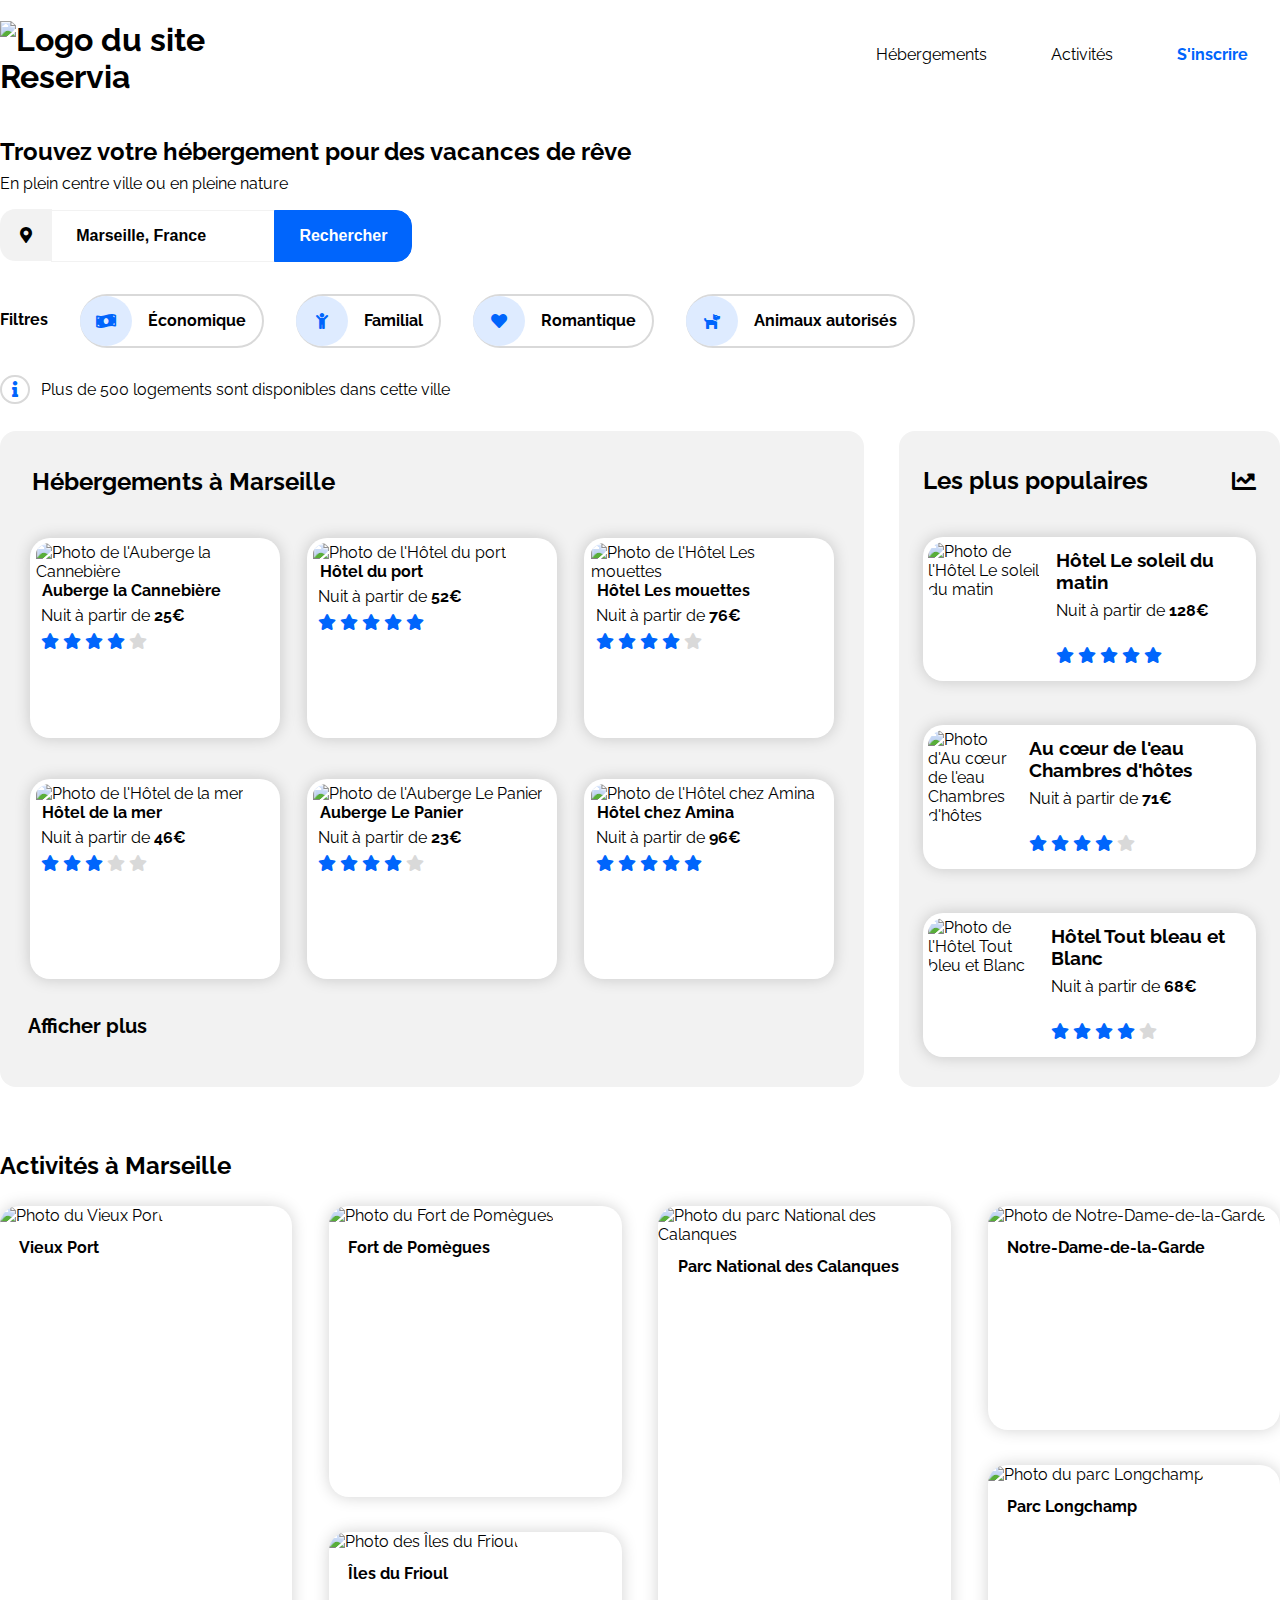
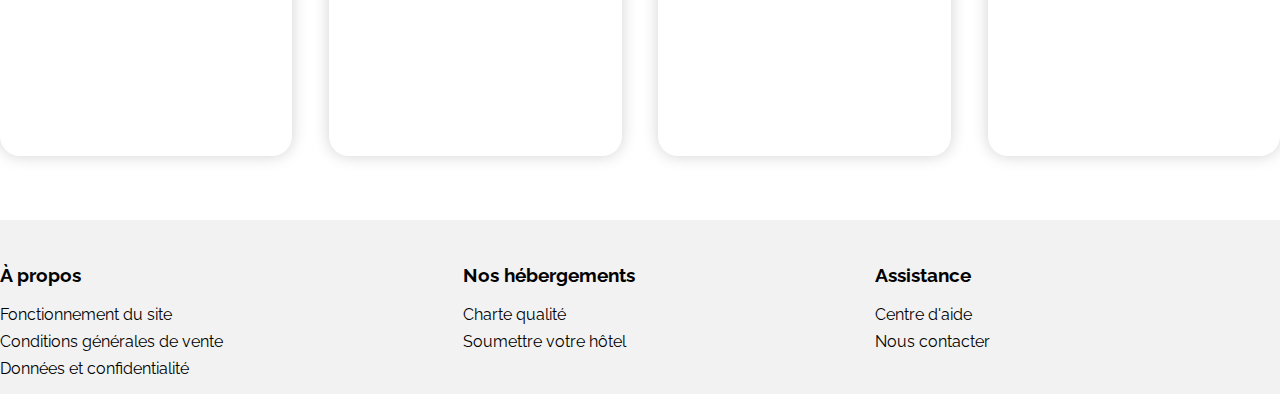
==== index.html @ 638ee4e3 "Modification du nom du fichier reservia.html pour index.html et mise en forme du css" ====
<!DOCTYPE html>
<html lang="fr">
    <head>
        <meta charset="utf-8" />
        <link rel="stylesheet" href="style.css" />
        <link rel="stylesheet" href="icones/css/all.css" />
        <title>Reservia</title>
    </head>

    <body>
        <header class="largeur">
            <div id="titre_principal">
                <h1 id="logo_site">
                    <a href="reservia.html">
                        <img
                            src="images/logo/Reservia.svg"
                            alt="Logo du site Reservia"
                        />
                    </a>
                </h1>
            </div>

            <nav>
                <ul>
                    <li class="menu">
                        <a href="#hebergements">Hébergements</a>
                    </li>
                    <li class="menu"><a href="#activites">Activités</a></li>
                    <li id="li_inscription">
                        <a href="#" id="inscription">S'inscrire</a>
                    </li>
                </ul>
            </nav>
        </header>

        <section class="largeur">
            <h2>Trouvez votre hébergement pour des vacances de rêve</h2>
            <p>En plein centre ville ou en pleine nature</p>
            <div id="recherche">
                <form method="GET" action="reservia.html">
                    <i class="fas fa-map-marker-alt" id="map_marker"></i>
                    <input
                        type="search"
                        value="Marseille, France"
                        name="lieu"
                        id="lieu"
                    />
                    <button type="submit" id="submit">Rechercher</button>
                </form>
            </div>

            <div id="filtres">
                <p>Filtres</p>
                <a href="#">
                    <div class="filtre" id="eco">
                        <i class="fas fa-money-bill-wave"></i>
                        <span>Économique</span>
                    </div>
                </a>
                <a href="#">
                    <div class="filtre" id="famille">
                        <i class="fas fa-child"></i><span>Familial</span>
                    </div>
                </a>
                <a href="#">
                    <div class="filtre" id="romance">
                        <i class="fas fa-heart"></i><span>Romantique</span>
                    </div>
                </a>
                <a href="#">
                    <div class="filtre" id="animaux">
                        <i class="fas fa-dog"></i><span>Animaux autorisés</span>
                    </div>
                </a>
            </div>

            <div id="info">
                <i class="fas fa-info" id="info_icone"></i>
                <p>Plus de 500 logements sont disponibles dans cette ville</p>
            </div>

            <div id="hebergements">
                <div id="heberge_globaux">
                    <h2>Hébergements à Marseille</h2>
                    <a href="#">
                        <div class="hotel">
                            <figure>
                                <img
                                    src="images/hebergements/4_small/marcus-loke-WQJvWU_HZFo-unsplash.jpg"
                                    alt="Photo de l'Auberge la Cannebière"
                                />
                                <figcaption>Auberge la Cannebière</figcaption>
                            </figure>
                            <p>Nuit à partir de <strong>25€</strong></p>
                            <span class="stars">
                                <i class="fas fa-star"></i>
                                <i class="fas fa-star"></i>
                                <i class="fas fa-star"></i>
                                <i class="fas fa-star"></i>
                                <i class="fas fa-star" id="gris7"></i>
                            </span>
                        </div>
                    </a>
                    <a href="#">
                        <div class="hotel">
                            <figure>
                                <img
                                    src="images/hebergements/4_small/fred-kleber-gTbaxaVLvsg-unsplash.jpg"
                                    alt="Photo de l'Hôtel du port"
                                />
                                <figcaption>Hôtel du port</figcaption>
                            </figure>
                            <p>Nuit à partir de <strong>52€</strong></p>
                            <span class="stars">
                                <i class="fas fa-star"></i>
                                <i class="fas fa-star"></i>
                                <i class="fas fa-star"></i>
                                <i class="fas fa-star"></i>
                                <i class="fas fa-star"></i>
                            </span>
                        </div>
                    </a>
                    <a href="#">
                        <div class="hotel">
                            <figure>
                                <img
                                    src="images/hebergements/4_small/reisetopia-B8WIgxA_PFU-unsplash.jpg"
                                    alt="Photo de l'Hôtel Les mouettes"
                                />
                                <figcaption>Hôtel Les mouettes</figcaption>
                            </figure>
                            <p>Nuit à partir de <strong>76€</strong></p>
                            <span class="stars">
                                <i class="fas fa-star"></i>
                                <i class="fas fa-star"></i>
                                <i class="fas fa-star"></i>
                                <i class="fas fa-star"></i>
                                <i class="fas fa-star" id="gris6"></i>
                            </span>
                        </div>
                    </a>
                    <a href="#">
                        <div class="hotel">
                            <figure>
                                <img
                                    src="images/hebergements/4_small/annie-spratt-Eg1qcIitAuA-unsplash.jpg"
                                    alt="Photo de l'Hôtel de la mer"
                                />
                                <figcaption>Hôtel de la mer</figcaption>
                            </figure>
                            <p>Nuit à partir de <strong>46€</strong></p>
                            <span class="stars">
                                <i class="fas fa-star"></i>
                                <i class="fas fa-star"></i>
                                <i class="fas fa-star"></i>
                                <i class="fas fa-star" id="gris5"></i>
                                <i class="fas fa-star" id="gris4"></i>
                            </span>
                        </div>
                    </a>
                    <a href="#">
                        <div class="hotel">
                            <figure>
                                <img
                                    src="images/hebergements/4_small/nicate-lee-kT-ZyaiwBe0-unsplash.jpg"
                                    alt="Photo de l'Auberge Le Panier"
                                />
                                <figcaption>Auberge Le Panier</figcaption>
                            </figure>
                            <p>Nuit à partir de <strong>23€</strong></p>
                            <span class="stars">
                                <i class="fas fa-star"></i>
                                <i class="fas fa-star"></i>
                                <i class="fas fa-star"></i>
                                <i class="fas fa-star"></i>
                                <i class="fas fa-star" id="gris3"></i>
                            </span>
                        </div>
                    </a>
                    <a href="#">
                        <div class="hotel">
                            <figure>
                                <img
                                    src="images/hebergements/4_small/febrian-zakaria-M6S1WvfW68A-unsplash.jpg"
                                    alt="Photo de l'Hôtel chez Amina"
                                />
                                <figcaption>Hôtel chez Amina</figcaption>
                            </figure>
                            <p>Nuit à partir de <strong>96€</strong></p>
                            <span class="stars">
                                <i class="fas fa-star"></i>
                                <i class="fas fa-star"></i>
                                <i class="fas fa-star"></i>
                                <i class="fas fa-star"></i>
                                <i class="fas fa-star"></i>
                            </span>
                        </div>
                    </a>
                    <a href="#" id="afficher">Afficher plus</a>
                </div>
                <div id="populaires">
                    <div id="titre_pop">
                        <h2>Les plus populaires</h2>
                        <i class="fas fa-chart-line"></i>
                    </div>
                    <a href="#">
                        <div class="hotel_pop">
                            <div class="image">
                                <img
                                    src="images/hebergements/4_small/emile-guillemot-Bj_rcSC5XfE-unsplash.jpg"
                                    alt="Photo de l'Hôtel Le soleil du matin"
                                />
                            </div>
                            <div class="desc">
                                <div class="desc_text">
                                    <h3>
                                        Hôtel Le soleil du matin
                                    </h3>
                                    <p>Nuit à partir de <strong>128€</strong></p>
                                </div>
                                <div class="stars">
                                    <i class="fas fa-star"></i>
                                    <i class="fas fa-star"></i>
                                    <i class="fas fa-star"></i>
                                    <i class="fas fa-star"></i>
                                    <i class="fas fa-star"></i>
                                </div>
                            </div>
                        </div>
                    </a>
                    <a href="#">
                        <div class="hotel_pop">
                            <div class="image">
                                <img
                                    src="images/hebergements/4_small/aw-creative-VGs8z60yT2c-unsplash.jpg"
                                    alt="Photo d'Au cœur de l'eau Chambres d'hôtes"
                                />
                            </div>
                            <div class="desc">
                                <div class="desc_text">
                                    <h3>
                                        Au cœur de l'eau Chambres d'hôtes
                                    </h3>
                                    <p>Nuit à partir de <strong>71€</strong></p>
                                </div>
                                <div class="stars">
                                    <i class="fas fa-star"></i>
                                    <i class="fas fa-star"></i>
                                    <i class="fas fa-star"></i>
                                    <i class="fas fa-star"></i>
                                    <i class="fas fa-star" id="gris2"></i>
                                </div>
                            </div>
                        </div>
                    </a>
                    <a href="#">
                        <div class="hotel_pop">
                            <div class="image">
                                <img
                                    src="images/hebergements/4_small/febrian-zakaria-sjvU0THccQA-unsplash.jpg"
                                    alt="Photo de l'Hôtel Tout bleu et Blanc"
                                />
                            </div>
                            <div class="desc">
                                <div class="desc_text">
                                    <h3>
                                        Hôtel Tout bleau et Blanc
                                    </h3>
                                    <p>Nuit à partir de <strong>68€</strong></p>
                                </div>
                                <div class="stars">
                                    <i class="fas fa-star"></i>
                                    <i class="fas fa-star"></i>
                                    <i class="fas fa-star"></i>
                                    <i class="fas fa-star"></i>
                                    <i class="fas fa-star" id="gris1"></i>
                                </div>
                            </div>
                        </div>
                    </a>
                    
                </div>
            </div>

            <div id="activites">
                <h2>Activités à Marseille</h2>
                <a href="#" id="item1">
                    <figure>
                        <img
                            src="images/activites/3_medium/reno-laithienne-QUgJhdY5Fyk-unsplash.jpg"
                            alt="Photo du Vieux Port"
                        />
                        <figcaption>Vieux Port</figcaption>
                    </figure>
                </a>
                <a href="#" id="item2">
                    <figure>
                        <img
                            src="images/activites/4_small/paul-hermann-QFTrLdQIRhI-unsplash.jpg"
                            alt="Photo du Fort de Pomègues"
                        />
                        <figcaption>Fort de Pomègues</figcaption>
                    </figure>
                </a>
                <a href="#" id="item3">
                    <figure>
                        <img
                            src="images/activites/4_small/kevin-hikari-rV_Qd1l-VXg-unsplash.jpg"
                            alt="Photo des Îles du Frioul"
                        />
                        <figcaption>Îles du Frioul</figcaption>
                    </figure>
                </a>
                <a href="#" id="item4">
                    <figure>
                        <img
                            src="images/activites/3_medium/kilyan-sockalingum-NR8-cBCN3aI-unsplash.jpg"
                            alt="Photo du parc National des Calanques"
                        />
                        <figcaption>Parc National des Calanques</figcaption>
                    </figure>
                </a>
                <a href="#" id="item5">
                    <figure>
                        <img
                            src="images/activites/4_small/florian-wehde-xW9e8gdotxI-unsplash.jpg"
                            alt="Photo de Notre-Dame-de-la-Garde"
                        />
                        <figcaption>Notre-Dame-de-la-Garde</figcaption>
                    </figure>
                </a>
                <a href="#" id="item6">
                    <figure>
                        <img
                            src="images/activites/4_small/lena-paulin-wH2-EJoDcV0-unsplash.jpg"
                            alt="Photo du parc Longchamp"
                        />
                        <figcaption>Parc Longchamp</figcaption>
                    </figure>
                </a>
            </div>
        </section>

        <footer>
            <div class="largeur" id="contenu_footer">
                <div id="a_propos">
                    <h3>À propos</h3>
                    <ul>
                        <li><a href="#">Fonctionnement du site</a></li>
                        <li><a href="#">Conditions générales de vente</a></li>
                        <li><a href="#">Données et confidentialité</a></li>
                    </ul>
                </div>
                <div id="nos_heberg">
                    <h3>Nos hébergements</h3>
                    <ul>
                        <li><a href="#">Charte qualité</a></li>
                        <li><a href="#">Soumettre votre hôtel</a></li>
                    </ul>
                </div>
                <div id="assistance">
                    <h3>Assistance</h3>
                    <ul>
                        <li><a href="#">Centre d'aide</a></li>
                        <li><a href="#">Nous contacter</a></li>
                    </ul>
                </div>
            </div>
        </footer>
    </body>
</html>
---- style.css ----
/* Définition des polices */

@import url("https://fonts.googleapis.com/css2?family=Raleway:wght@300;400;500;600;700;800;900&display=swap");

/* Éléments principaux de la page */

html {
    scroll-behavior: smooth;
}

body {
    font-family: "Raleway", "Sans serif";
    margin: 0;
}

.largeur {
    max-width: 1300px;
    margin: auto;
    margin-top: 0;
}

a {
    color: black;
    text-decoration: none;
}

/* Header */

header {
    display: flex;
    align-items: center;
}

nav {
    display: flex;
    justify-content: flex-end;
    min-height: 100%;
    width: 100%;
    align-items: center;
    margin-top: -0.5rem;
}

nav ul {
    list-style-type: none;
    display: flex;
    align-items: center;
    margin: 0;
}

nav li {
    margin: 0;
    align-content: center;
}

#li_inscription {
    padding-right: 0;
}
nav a {
    color: black;
    width: 100%;
    padding: 2rem;
}

.menu a:hover {
    color: #0065fc;
    border-top: 3px solid #0065fc;
}

#inscription {
    color: #0065fc;
    font-weight: bold;
}

/* Sous titre */

h2 {
    margin-bottom: -0.5rem;
}

/* Barre de recherche */

#map_marker {
    padding: 1.11rem 1.25rem 1.17rem;
    background-color: #f2f2f2;
    border-top-left-radius: 30%;
    border-bottom-left-radius: 30%;
}

#lieu {
    padding: 1rem 1.5rem;
    margin-left: -0.3rem;
    width: 14rem;
    border: 1px solid #f2f2f2;
    font-weight: bold;
    font-size: 1rem;
}

#submit {
    color: white;
    font-weight: bold;
    font-size: 1rem;
    background-color: #0065fc;
    border-top-right-radius: 1rem;
    border-bottom-right-radius: 1rem;
    border: 1px solid #0065fc;
    padding: 1rem 1.5rem;
    margin-left: -0.3rem;
    cursor: pointer;
}

/* Filtres */

#filtres {
    margin-top: 2rem;
    display: flex;
    flex-wrap: wrap;
    font-weight: bold;
}

#filtres a {
    margin-right: 2rem;
    margin-bottom: 1rem;
}

#filtres p {
    margin-right: 2rem;
    margin-bottom: 1rem;
}

#filtres div {
    display: flex;
    align-items: center;
    border: 2.5px solid #d9d9d9;
    border-radius: 2rem;
    transition: all 0.1s ease-out;
}

#filtres div:hover {
    background-color: #deebff;
    transform: scale(1.015);
}

#eco i,
#famille i,
#romance i,
#animaux i {
    display: flex;
    height: 3.15rem;
    width: 3.25rem;
    margin-left: -2px;
    background-color: #deebff;
    border-radius: 100%;
    justify-content: center;
    align-items: center;
    color: #0065fc;
}

#eco span,
#famille span,
#romance span,
#animaux span {
    margin: 0 1rem;
}

/* Barre d'info */

#info {
    display: flex;
    align-items: center;
}

#info_icone {
    width: 1.6rem;
    min-height: 1.6rem;
    color: #0065fc;
    display: flex;
    justify-content: center;
    align-items: center;
    border: 2px solid #d9d9d9;
    border-radius: 2rem;
    margin-right: 0.7rem;
}

/* Section hébergements */
/* Should've used grid */

#hebergements {
    display: flex;
    justify-content: space-between;
}

#hebergements a {
    transition: all 0.1s ease-out;
}

#hebergements a:hover {
    transform: scale(1.015);
}

#heberge_globaux {
    display: flex;
    flex-wrap: wrap;
    background-color: #f2f2f2;
    width: 65%;
    height: 40rem;
    border-radius: 1rem;
    justify-content: space-around;
    padding: 1rem 1rem 0 1rem;
    margin-top: 1rem;
}

#heberge_globaux > * {
    flex: 0 1 25ch;
}

#heberge_globaux a {
    height: 12.5rem;
}

#heberge_globaux h2 {
    height: 2rem;
    max-height: 2rem;
    flex: 100%;
    font-weight: bold;
    margin-left: 1rem;
}

#afficher {
    max-width: 10ch;
    max-height: 2rem;
    margin-right: 43rem;
    font-weight: bold;
    font-size: 1.25rem;
    justify-self: flex-start;
}

.hotel {
    max-width: 25ch;
    height: 12.5rem;
    max-height: 12.5rem;
    background-color: white;
    border-radius: 1.25rem;
    box-shadow: 0 0 16px #0000002e;
}

.hotel figure {
    margin: 0.4rem;
}

.hotel img {
    object-fit: cover;
    height: 7rem;
    width: 100%;
    max-width: 30rem;
    border-top-left-radius: 1rem;
    border-top-right-radius: 1rem;
    padding-top: 0.3rem;
}

figcaption {
    font-weight: bold;
    margin-left: 0.4rem;
}

.hotel p {
    margin-top: 0rem;
    margin-left: 0.7rem;
    margin-bottom: 0.4rem;
}

.hotel span {
    margin-left: 0.7rem;
    margin-bottom: 0.4rem;
}

/* Les plus populaires */

#populaires {
    width: 26%;
    background-color: #f2f2f2;
    border-radius: 1rem;
    margin-top: 1rem;
    padding: 1rem 1.5rem 0.5rem 1.5rem;
    display: flex;
    justify-content: space-around;
    flex-direction: column;
}

#titre_pop {
    display: flex;
    justify-content: space-between;
}

#titre_pop h2 {
    align-self: center;
    justify-self: center;
    margin-top: -0.5rem;
}

#titre_pop i {
    align-self: center;
    justify-self: center;
    font-size: 1.5rem;
}

.hotel_pop {
    display: flex;
    height: 9rem;
    width: 100%;
    background-color: white;
    border-radius: 1.25rem;
    box-shadow: 0 0 16px #0000002e;
}

.image {
    margin: 0.3rem;
}

.hotel_pop img {
    border-top-left-radius: 1rem;
    border-bottom-left-radius: 1rem;
    width: 12ch;
    max-width: 12ch;
    height: 100%;
    object-fit: cover;
}

.desc {
    display: flex;
    flex-direction: column;
    justify-content: space-between;
    margin-left: 0.75rem;
}

.desc_text h3 {
    margin-top: 0.75rem;
    margin-bottom: 0;
}

.desc_text p {
    margin-top: 0.5rem;
}

.desc .stars {
    margin-bottom: 1rem;
}

/* Icônes étoiles */

.fa-star {
    color: #0065fc;
}

#gris1,
#gris2,
#gris3,
#gris4,
#gris5,
#gris6,
#gris7 {
    color: #d9d9d9;
}

/* Activités */

#activites {
    margin: 4rem 0;
    display: grid;
    grid-template-columns: repeat(4, 1fr);
    grid-template-rows: auto 14rem 2rem 2rem 2rem 14rem;
    row-gap: 0.1rem;
    column-gap: 2.3rem;
}

#activites a {
    transition: all 0.1s ease-out;
}

#activites a:hover {
    transform: scale(1.015);
}

#activites h2 {
    grid-column: 1;
    grid-row: 1;
    margin-top: 0;
    margin-bottom: 1.5rem;
}

#item1 {
    grid-column: 1/2;
    grid-row: 2/7;
}

#item2 {
    grid-column: 2/3;
    grid-row: 2/5;
}

#item3 {
    grid-row: 6/7;
    grid-column: 2/3;
}

#item4 {
    grid-row: 2/7;
    grid-column: 3/4;
}

#item5 {
    grid-row: 2/3;
    grid-column: 4/5;
}

#item6 {
    grid-row: 4/7;
    grid-column: 4/5;
}

#activites figure {
    border-radius: 1.25rem;
    box-shadow: 0 0 16px #0000002e;
    width: 100%;
    height: 100%;
    margin: 0;
}

#activites figcaption {
    margin: 0.85rem 0 0 1.2rem;
}

#activites img {
    width: 100%;
    height: 90%;
    object-fit: cover;
    border-top-left-radius: 1.25rem;
    border-top-right-radius: 1.25rem;
}

#item2 img,
#item6 img {
    height: 81%;
}

#item3 img,
#item5 img {
    height: 76%;
}

/* Footer */

footer {
    background-color: #f2f2f2;
}

#contenu_footer {
    display: flex;
    align-items: flex-start;
}

#nos_heberg {
    margin: 0 15rem;
}

footer h3 {
    margin-top: 2.75rem;
}
footer ul {
    list-style-type: none;
    padding-left: 0%;
}

footer li {
    margin: 0.5rem 0;
}
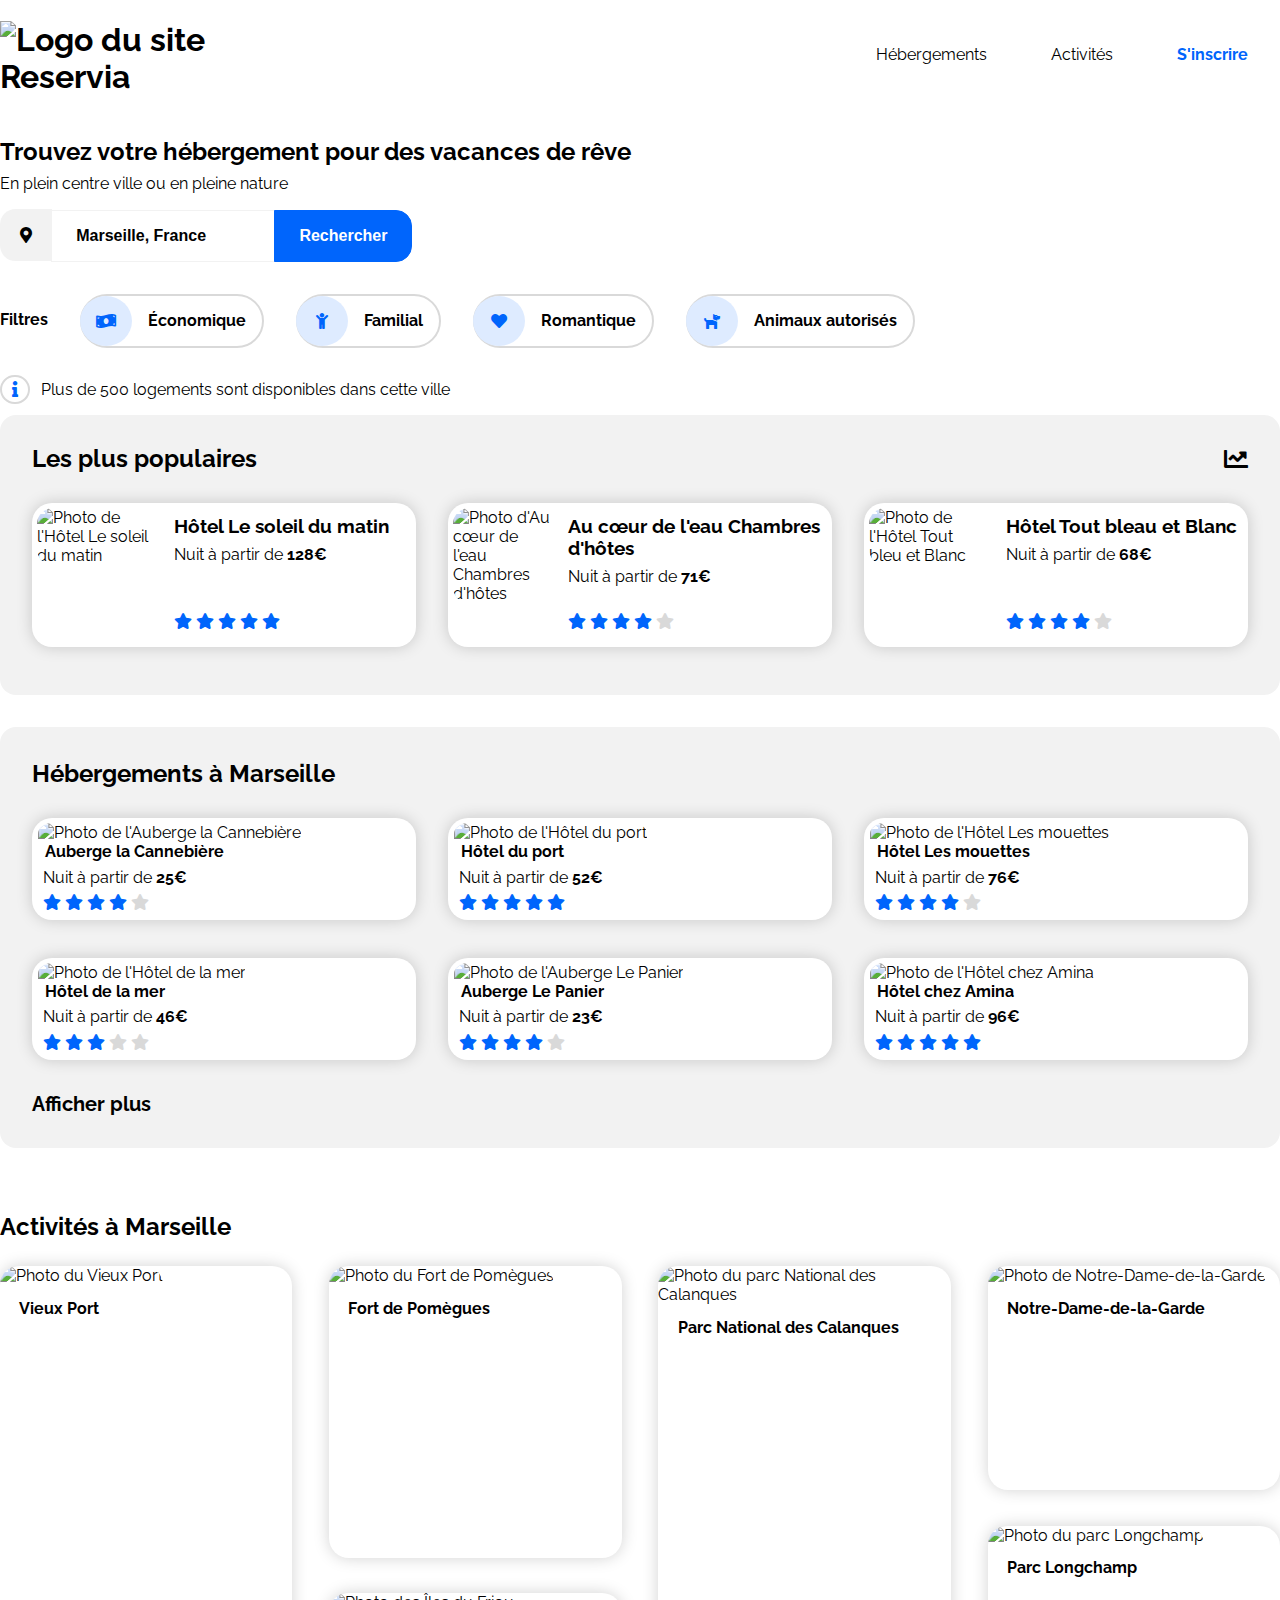
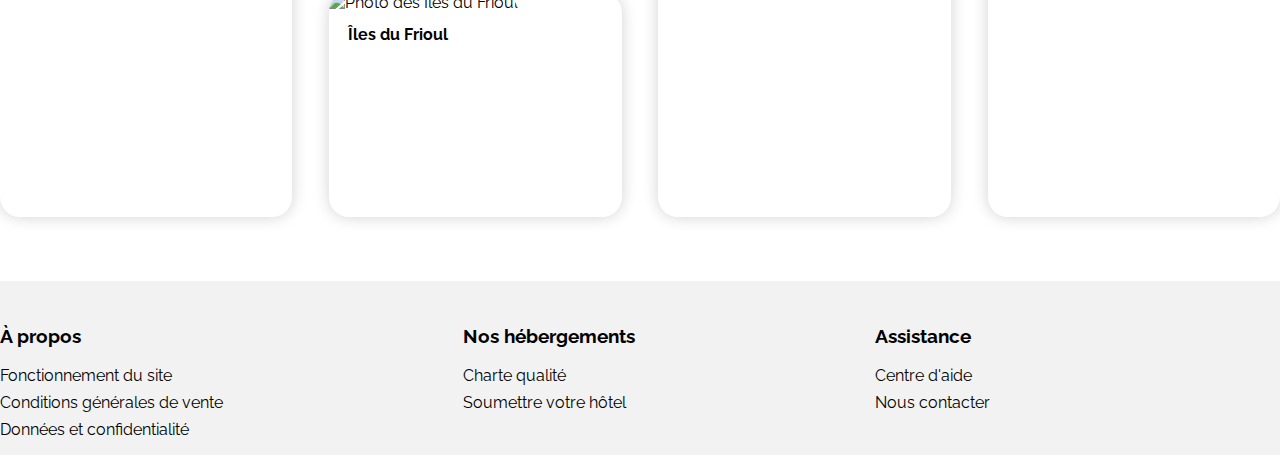
==== commit 6988194a: "Media queries entamées" ====
--- a/index.html
+++ b/index.html
@@ -83,7 +83,7 @@
                 <div id="heberge_globaux">
                     <h2>Hébergements à Marseille</h2>
                     <a href="#">
-                        <div class="hotel">
+                        <div class="hotel" id="hotel1">
                             <figure>
                                 <img
                                     src="images/hebergements/4_small/marcus-loke-WQJvWU_HZFo-unsplash.jpg"
@@ -102,7 +102,7 @@
                         </div>
                     </a>
                     <a href="#">
-                        <div class="hotel">
+                        <div class="hotel" id="hotel2">
                             <figure>
                                 <img
                                     src="images/hebergements/4_small/fred-kleber-gTbaxaVLvsg-unsplash.jpg"
@@ -121,7 +121,7 @@
                         </div>
                     </a>
                     <a href="#">
-                        <div class="hotel">
+                        <div class="hotel" id="hotel3">
                             <figure>
                                 <img
                                     src="images/hebergements/4_small/reisetopia-B8WIgxA_PFU-unsplash.jpg"
@@ -140,7 +140,7 @@
                         </div>
                     </a>
                     <a href="#">
-                        <div class="hotel">
+                        <div class="hotel" id="hotel4">
                             <figure>
                                 <img
                                     src="images/hebergements/4_small/annie-spratt-Eg1qcIitAuA-unsplash.jpg"
@@ -159,7 +159,7 @@
                         </div>
                     </a>
                     <a href="#">
-                        <div class="hotel">
+                        <div class="hotel" id="hotel5">
                             <figure>
                                 <img
                                     src="images/hebergements/4_small/nicate-lee-kT-ZyaiwBe0-unsplash.jpg"
@@ -178,7 +178,7 @@
                         </div>
                     </a>
                     <a href="#">
-                        <div class="hotel">
+                        <div class="hotel" id="hotel6">
                             <figure>
                                 <img
                                     src="images/hebergements/4_small/febrian-zakaria-M6S1WvfW68A-unsplash.jpg"
@@ -204,7 +204,7 @@
                         <i class="fas fa-chart-line"></i>
                     </div>
                     <a href="#">
-                        <div class="hotel_pop">
+                        <div class="hotel_pop" id="pop1">
                             <div class="image">
                                 <img
                                     src="images/hebergements/4_small/emile-guillemot-Bj_rcSC5XfE-unsplash.jpg"
@@ -229,7 +229,7 @@
                         </div>
                     </a>
                     <a href="#">
-                        <div class="hotel_pop">
+                        <div class="hotel_pop" id="pop2">
                             <div class="image">
                                 <img
                                     src="images/hebergements/4_small/aw-creative-VGs8z60yT2c-unsplash.jpg"
@@ -254,7 +254,7 @@
                         </div>
                     </a>
                     <a href="#">
-                        <div class="hotel_pop">
+                        <div class="hotel_pop" id="pop3">
                             <div class="image">
                                 <img
                                     src="images/hebergements/4_small/febrian-zakaria-sjvU0THccQA-unsplash.jpg"
--- a/style.css
+++ b/style.css
@@ -14,7 +14,7 @@
 }
 
 .largeur {
-    max-width: 1300px;
+    max-width: 1350px;
     margin: auto;
     margin-top: 0;
 }
@@ -198,46 +198,67 @@
 }
 
 #heberge_globaux {
-    display: flex;
-    flex-wrap: wrap;
+    display: grid;
+    grid-template-columns: repeat(3, 1fr);
+    row-gap: 2rem;
+    column-gap: 2rem;
     background-color: #f2f2f2;
-    width: 65%;
-    height: 40rem;
+    padding: 2rem;
     border-radius: 1rem;
-    justify-content: space-around;
-    padding: 1rem 1rem 0 1rem;
-    margin-top: 1rem;
-}
-
-#heberge_globaux > * {
-    flex: 0 1 25ch;
+    width: 63%;
 }
 
 #heberge_globaux a {
-    height: 12.5rem;
-}
-
-#heberge_globaux h2 {
-    height: 2rem;
-    max-height: 2rem;
-    flex: 100%;
-    font-weight: bold;
-    margin-left: 1rem;
+    height: 100%;
+}
+
+#heberge_globaux h2{
+    font-weight: bold;
+    grid-column: 1/4;
+    grid-row: 1/2;
+    margin-top: 0;
+}
+
+#hotel1 {
+    grid-column: 1/2;
+    grid-row: 2/3;
+}
+
+#hotel2 {
+    grid-column: 2/3;
+    grid-row: 2/3;
+}
+
+#hotel3 {
+    grid-column: 3/4;
+    grid-row: 2/3;
+}
+
+#hotel4 {
+    grid-column: 1/2;
+    grid-row: 3/4;
+}
+
+#hotel5 {
+    grid-column: 2/3;
+    grid-row: 3/4;
+}
+
+#hotel6 {
+    grid-column: 3/4;
+    grid-row: 3/4;
 }
 
 #afficher {
-    max-width: 10ch;
-    max-height: 2rem;
-    margin-right: 43rem;
     font-weight: bold;
     font-size: 1.25rem;
-    justify-self: flex-start;
+    grid-column: 1/2;
+    grid-row: 4/5;
+    width: 50%;
 }
 
 .hotel {
-    max-width: 25ch;
-    height: 12.5rem;
-    max-height: 12.5rem;
+    padding-bottom: 0.5rem;
     background-color: white;
     border-radius: 1.25rem;
     box-shadow: 0 0 16px #0000002e;
@@ -276,19 +297,20 @@
 /* Les plus populaires */
 
 #populaires {
-    width: 26%;
+    width: 25%;
     background-color: #f2f2f2;
     border-radius: 1rem;
-    margin-top: 1rem;
-    padding: 1rem 1.5rem 0.5rem 1.5rem;
-    display: flex;
-    justify-content: space-around;
-    flex-direction: column;
+    display: grid;
+    grid-template-rows: auto repeat(3, 1fr);
+    row-gap: 2rem;
+    padding: 2rem;
 }
 
 #titre_pop {
     display: flex;
     justify-content: space-between;
+    margin: 0;
+    min-height: 100%;
 }
 
 #titre_pop h2 {
@@ -313,7 +335,7 @@
 }
 
 .image {
-    margin: 0.3rem;
+    margin: 0.30rem;
 }
 
 .hotel_pop img {
@@ -351,13 +373,7 @@
     color: #0065fc;
 }
 
-#gris1,
-#gris2,
-#gris3,
-#gris4,
-#gris5,
-#gris6,
-#gris7 {
+#gris1, #gris2, #gris3, #gris4, #gris5, #gris6, #gris7 {
     color: #d9d9d9;
 }
 
@@ -437,13 +453,11 @@
     border-top-right-radius: 1.25rem;
 }
 
-#item2 img,
-#item6 img {
+#item2 img, #item6 img {
     height: 81%;
 }
 
-#item3 img,
-#item5 img {
+#item3 img, #item5 img {
     height: 76%;
 }
 
@@ -473,3 +487,36 @@
 footer li {
     margin: 0.5rem 0;
 }
+
+/* MEDIA QUERIES */
+
+/* Écrans d'au plus 1370px - Tablettes etc */
+
+@media all and (max-width: 1420px) {
+    .largeur {
+        max-width: 1300px;
+        margin: auto;
+        margin-top: 0;
+    }
+
+    #hebergements{
+        display: flex;
+        flex-direction: column-reverse;
+    }
+
+    #heberge_globaux {
+        width: 95%;
+        margin-top: 2rem;
+    }
+    #populaires{
+        grid-template-columns: repeat(3, 1fr);
+        grid-template-rows: auto 10rem;
+        column-gap: 2rem;
+        width: 95%;
+    }
+
+    #titre_pop {
+        grid-column: 1/4;
+        grid-row: 1/2;
+    }
+}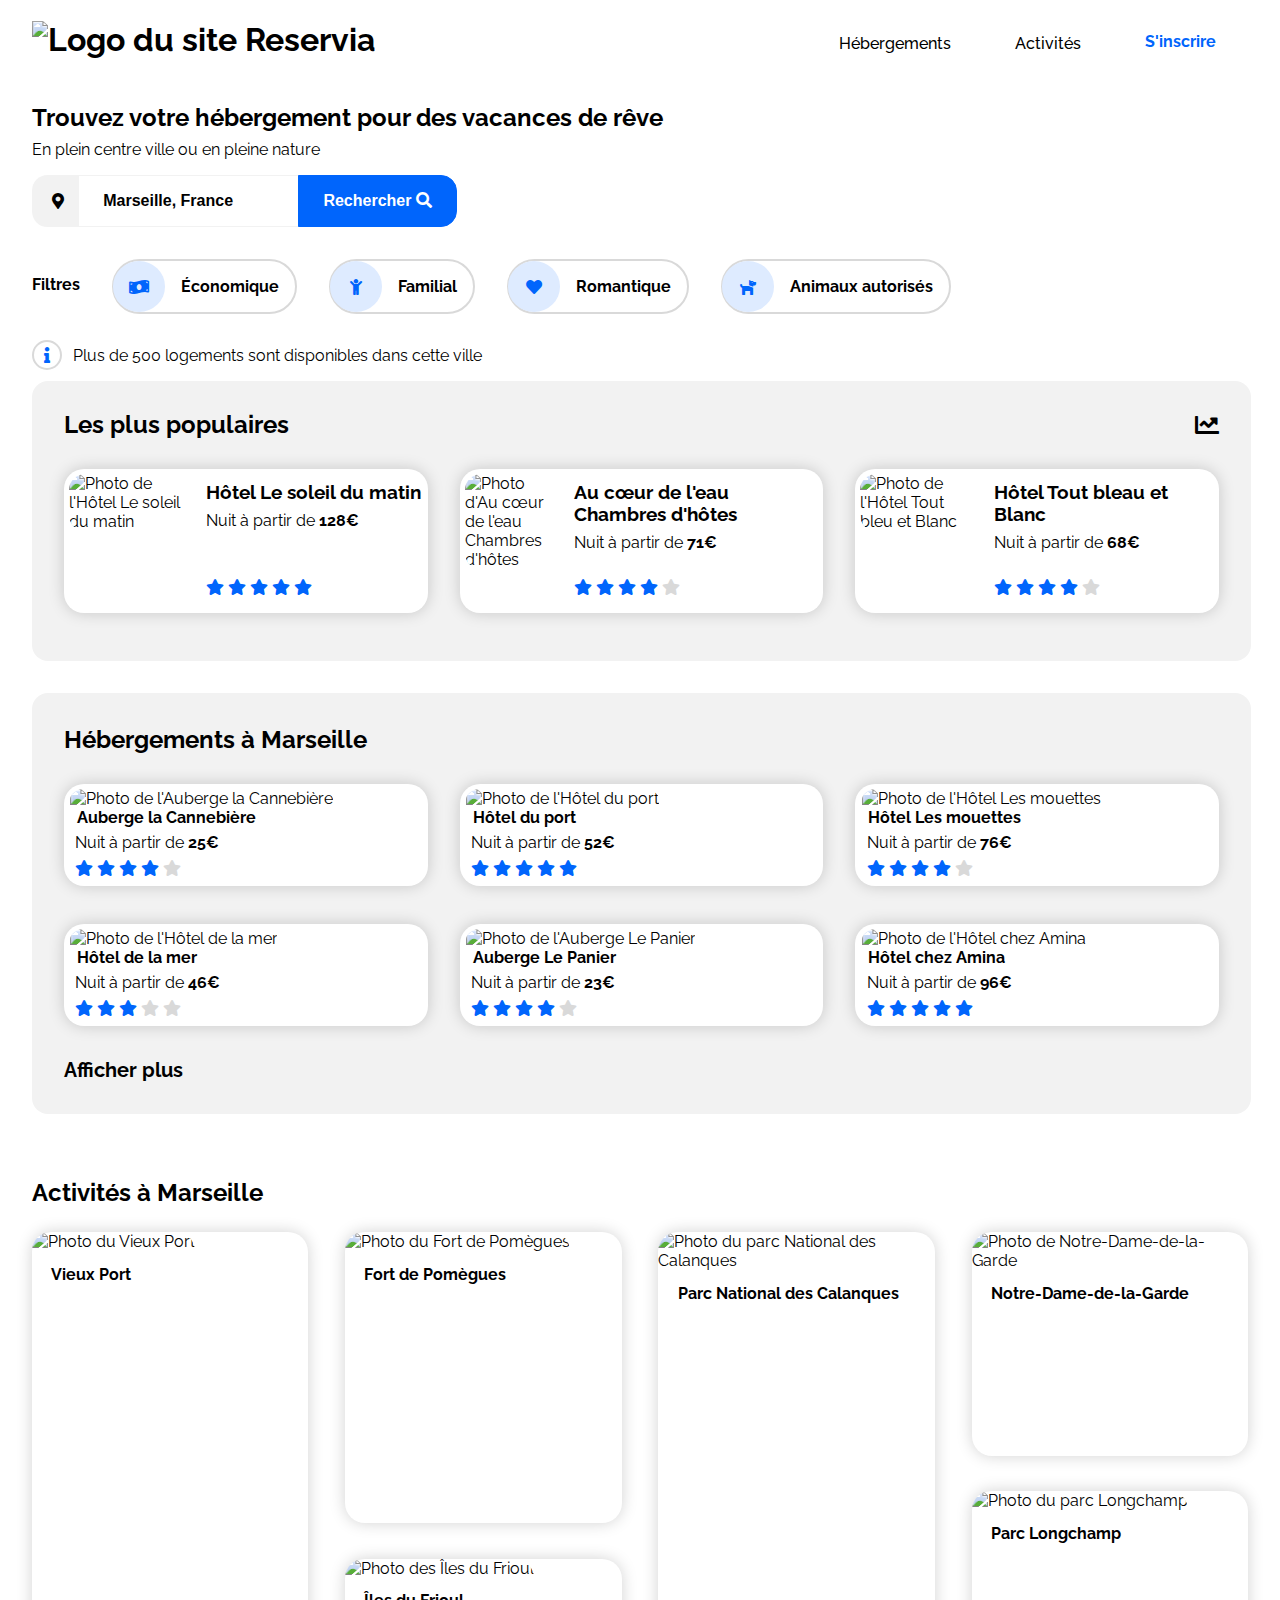
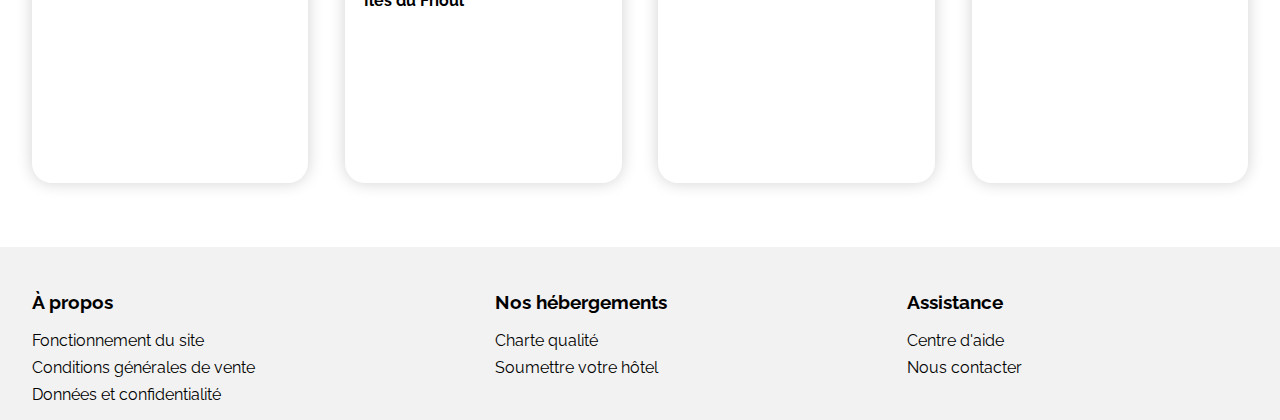
==== commit 5031ef3f: "Modification du bouton recherche sur les écrans les plus petits et ajustements sur le html" ====
--- a/index.html
+++ b/index.html
@@ -2,35 +2,28 @@
 <html lang="fr">
     <head>
         <meta charset="utf-8" />
+        <meta name="viewport" content="width=device-width, initial-scale=1.0" />
         <link rel="stylesheet" href="style.css" />
         <link rel="stylesheet" href="icones/css/all.css" />
         <title>Reservia</title>
     </head>
 
     <body>
-        <header class="largeur">
-            <div id="titre_principal">
-                <h1 id="logo_site">
-                    <a href="reservia.html">
-                        <img
-                            src="images/logo/Reservia.svg"
-                            alt="Logo du site Reservia"
-                        />
-                    </a>
-                </h1>
-            </div>
+        <header class="largeur_head">
+            <h1 id="logo_site">
+                <a href="reservia.html">
+                    <img
+                        src="images/logo/Reservia.svg"
+                        alt="Logo du site Reservia"
+                    />
+                </a>
+            </h1>
 
             <nav>
-                <ul>
-                    <li class="menu">
-                        <a href="#hebergements">Hébergements</a>
-                    </li>
-                    <li class="menu"><a href="#activites">Activités</a></li>
-                    <li id="li_inscription">
-                        <a href="#" id="inscription">S'inscrire</a>
-                    </li>
-                </ul>
+                <a href="#hebergements" class="menu" id="menu1">Hébergements</a>
+                <a href="#activites" class="menu" id="menu2">Activités</a>
             </nav>
+            <a href="#" id="inscription">S'inscrire</a>
         </header>
 
         <section class="largeur">
@@ -43,9 +36,15 @@
                         type="search"
                         value="Marseille, France"
                         name="lieu"
+                        size="1"
                         id="lieu"
                     />
-                    <button type="submit" id="submit">Rechercher</button>
+                    <button type="submit" id="submit">
+                        <span>Rechercher</span>
+                        <i class="fas fa-search" aria-hidden="true">
+                        </i>
+                    </button>
+                    
                 </form>
             </div>
 
@@ -86,7 +85,7 @@
                         <div class="hotel" id="hotel1">
                             <figure>
                                 <img
-                                    src="images/hebergements/4_small/marcus-loke-WQJvWU_HZFo-unsplash.jpg"
+                                    src="images/hebergements/3_medium/marcus-loke-WQJvWU_HZFo-unsplash.jpg"
                                     alt="Photo de l'Auberge la Cannebière"
                                 />
                                 <figcaption>Auberge la Cannebière</figcaption>
@@ -105,7 +104,7 @@
                         <div class="hotel" id="hotel2">
                             <figure>
                                 <img
-                                    src="images/hebergements/4_small/fred-kleber-gTbaxaVLvsg-unsplash.jpg"
+                                    src="images/hebergements/3_medium/fred-kleber-gTbaxaVLvsg-unsplash.jpg"
                                     alt="Photo de l'Hôtel du port"
                                 />
                                 <figcaption>Hôtel du port</figcaption>
@@ -124,7 +123,7 @@
                         <div class="hotel" id="hotel3">
                             <figure>
                                 <img
-                                    src="images/hebergements/4_small/reisetopia-B8WIgxA_PFU-unsplash.jpg"
+                                    src="images/hebergements/3_medium/reisetopia-B8WIgxA_PFU-unsplash.jpg"
                                     alt="Photo de l'Hôtel Les mouettes"
                                 />
                                 <figcaption>Hôtel Les mouettes</figcaption>
@@ -143,7 +142,7 @@
                         <div class="hotel" id="hotel4">
                             <figure>
                                 <img
-                                    src="images/hebergements/4_small/annie-spratt-Eg1qcIitAuA-unsplash.jpg"
+                                    src="images/hebergements/3_medium/annie-spratt-Eg1qcIitAuA-unsplash.jpg"
                                     alt="Photo de l'Hôtel de la mer"
                                 />
                                 <figcaption>Hôtel de la mer</figcaption>
@@ -162,7 +161,7 @@
                         <div class="hotel" id="hotel5">
                             <figure>
                                 <img
-                                    src="images/hebergements/4_small/nicate-lee-kT-ZyaiwBe0-unsplash.jpg"
+                                    src="images/hebergements/3_medium/nicate-lee-kT-ZyaiwBe0-unsplash.jpg"
                                     alt="Photo de l'Auberge Le Panier"
                                 />
                                 <figcaption>Auberge Le Panier</figcaption>
@@ -181,7 +180,7 @@
                         <div class="hotel" id="hotel6">
                             <figure>
                                 <img
-                                    src="images/hebergements/4_small/febrian-zakaria-M6S1WvfW68A-unsplash.jpg"
+                                    src="images/hebergements/3_medium/febrian-zakaria-M6S1WvfW68A-unsplash.jpg"
                                     alt="Photo de l'Hôtel chez Amina"
                                 />
                                 <figcaption>Hôtel chez Amina</figcaption>
@@ -198,7 +197,7 @@
                     </a>
                     <a href="#" id="afficher">Afficher plus</a>
                 </div>
-                <div id="populaires">
+                <div id="populaires" class="largeur_populaire">
                     <div id="titre_pop">
                         <h2>Les plus populaires</h2>
                         <i class="fas fa-chart-line"></i>
@@ -207,16 +206,16 @@
                         <div class="hotel_pop" id="pop1">
                             <div class="image">
                                 <img
-                                    src="images/hebergements/4_small/emile-guillemot-Bj_rcSC5XfE-unsplash.jpg"
+                                    src="images/hebergements/3_medium/emile-guillemot-Bj_rcSC5XfE-unsplash.jpg"
                                     alt="Photo de l'Hôtel Le soleil du matin"
                                 />
                             </div>
                             <div class="desc">
                                 <div class="desc_text">
-                                    <h3>
-                                        Hôtel Le soleil du matin
-                                    </h3>
-                                    <p>Nuit à partir de <strong>128€</strong></p>
+                                    <h3>Hôtel Le soleil du matin</h3>
+                                    <p>
+                                        Nuit à partir de <strong>128€</strong>
+                                    </p>
                                 </div>
                                 <div class="stars">
                                     <i class="fas fa-star"></i>
@@ -232,15 +231,13 @@
                         <div class="hotel_pop" id="pop2">
                             <div class="image">
                                 <img
-                                    src="images/hebergements/4_small/aw-creative-VGs8z60yT2c-unsplash.jpg"
+                                    src="images/hebergements/3_medium/aw-creative-VGs8z60yT2c-unsplash.jpg"
                                     alt="Photo d'Au cœur de l'eau Chambres d'hôtes"
                                 />
                             </div>
                             <div class="desc">
                                 <div class="desc_text">
-                                    <h3>
-                                        Au cœur de l'eau Chambres d'hôtes
-                                    </h3>
+                                    <h3>Au cœur de l'eau Chambres d'hôtes</h3>
                                     <p>Nuit à partir de <strong>71€</strong></p>
                                 </div>
                                 <div class="stars">
@@ -257,15 +254,13 @@
                         <div class="hotel_pop" id="pop3">
                             <div class="image">
                                 <img
-                                    src="images/hebergements/4_small/febrian-zakaria-sjvU0THccQA-unsplash.jpg"
+                                    src="images/hebergements/3_medium/febrian-zakaria-sjvU0THccQA-unsplash.jpg"
                                     alt="Photo de l'Hôtel Tout bleu et Blanc"
                                 />
                             </div>
                             <div class="desc">
                                 <div class="desc_text">
-                                    <h3>
-                                        Hôtel Tout bleau et Blanc
-                                    </h3>
+                                    <h3>Hôtel Tout bleau et Blanc</h3>
                                     <p>Nuit à partir de <strong>68€</strong></p>
                                 </div>
                                 <div class="stars">
@@ -278,7 +273,6 @@
                             </div>
                         </div>
                     </a>
-                    
                 </div>
             </div>
 
@@ -296,7 +290,7 @@
                 <a href="#" id="item2">
                     <figure>
                         <img
-                            src="images/activites/4_small/paul-hermann-QFTrLdQIRhI-unsplash.jpg"
+                            src="images/activites/3_medium/paul-hermann-QFTrLdQIRhI-unsplash.jpg"
                             alt="Photo du Fort de Pomègues"
                         />
                         <figcaption>Fort de Pomègues</figcaption>
@@ -305,7 +299,7 @@
                 <a href="#" id="item3">
                     <figure>
                         <img
-                            src="images/activites/4_small/kevin-hikari-rV_Qd1l-VXg-unsplash.jpg"
+                            src="images/activites/3_medium/kevin-hikari-rV_Qd1l-VXg-unsplash.jpg"
                             alt="Photo des Îles du Frioul"
                         />
                         <figcaption>Îles du Frioul</figcaption>
@@ -323,7 +317,7 @@
                 <a href="#" id="item5">
                     <figure>
                         <img
-                            src="images/activites/4_small/florian-wehde-xW9e8gdotxI-unsplash.jpg"
+                            src="images/activites/3_medium/florian-wehde-xW9e8gdotxI-unsplash.jpg"
                             alt="Photo de Notre-Dame-de-la-Garde"
                         />
                         <figcaption>Notre-Dame-de-la-Garde</figcaption>
@@ -332,7 +326,7 @@
                 <a href="#" id="item6">
                     <figure>
                         <img
-                            src="images/activites/4_small/lena-paulin-wH2-EJoDcV0-unsplash.jpg"
+                            src="images/activites/3_medium/lena-paulin-wH2-EJoDcV0-unsplash.jpg"
                             alt="Photo du parc Longchamp"
                         />
                         <figcaption>Parc Longchamp</figcaption>
--- a/style.css
+++ b/style.css
@@ -13,10 +13,13 @@
     margin: 0;
 }
 
-.largeur {
+.largeur,
+.largeur_head,
+.largeur_populaire {
     max-width: 1350px;
     margin: auto;
     margin-top: 0;
+    padding: 0 2rem;
 }
 
 a {
@@ -27,48 +30,44 @@
 /* Header */
 
 header {
+    display: grid;
+    grid-template-columns: auto 1fr auto auto;
+    grid-template-areas: "logo space menu inscription";
+}
+
+header img {
+    grid-area: logo;
+}
+
+nav {
     display: flex;
     align-items: center;
-}
-
-nav {
-    display: flex;
-    justify-content: flex-end;
-    min-height: 100%;
-    width: 100%;
-    align-items: center;
-    margin-top: -0.5rem;
-}
-
-nav ul {
+    grid-area: menu;
+}
+
+nav a {
     list-style-type: none;
     display: flex;
     align-items: center;
     margin: 0;
-}
-
-nav li {
-    margin: 0;
-    align-content: center;
-}
-
-#li_inscription {
-    padding-right: 0;
-}
-nav a {
-    color: black;
-    width: 100%;
-    padding: 2rem;
-}
-
-.menu a:hover {
+    min-height: 80%;
+    font-weight: 500;
+    padding: 0.5rem 2rem;
+    border-top: 3px transparent solid;
+}
+
+.menu:hover {
     color: #0065fc;
     border-top: 3px solid #0065fc;
 }
 
 #inscription {
+    display: flex;
+    align-self: center;
+    grid-area: inscription;
     color: #0065fc;
     font-weight: bold;
+    padding: 2rem;
 }
 
 /* Sous titre */
@@ -79,6 +78,11 @@
 
 /* Barre de recherche */
 
+form {
+    display: inline-flex;
+    max-width: 100%;
+    overflow: auto;
+}
 #map_marker {
     padding: 1.11rem 1.25rem 1.17rem;
     background-color: #f2f2f2;
@@ -87,10 +91,13 @@
 }
 
 #lieu {
-    padding: 1rem 1.5rem;
+    padding: 0 1.5rem;
     margin-left: -0.3rem;
     width: 14rem;
-    border: 1px solid #f2f2f2;
+    border-top: 1px solid #f2f2f2;
+    border-bottom: 1px solid #f2f2f2;
+    border-right: none;
+    border-left: none;
     font-weight: bold;
     font-size: 1rem;
 }
@@ -108,6 +115,10 @@
     cursor: pointer;
 }
 
+.fa-search:before {
+    content: "\f002";
+}
+
 /* Filtres */
 
 #filtres {
@@ -147,7 +158,7 @@
     display: flex;
     height: 3.15rem;
     width: 3.25rem;
-    margin-left: -2px;
+    margin-left: -0.07rem;
     background-color: #deebff;
     border-radius: 100%;
     justify-content: center;
@@ -212,7 +223,7 @@
     height: 100%;
 }
 
-#heberge_globaux h2{
+#heberge_globaux h2 {
     font-weight: bold;
     grid-column: 1/4;
     grid-row: 1/2;
@@ -302,6 +313,7 @@
     border-radius: 1rem;
     display: grid;
     grid-template-rows: auto repeat(3, 1fr);
+    grid-template-columns: 1fr;
     row-gap: 2rem;
     padding: 2rem;
 }
@@ -335,7 +347,7 @@
 }
 
 .image {
-    margin: 0.30rem;
+    margin: 0.3rem;
 }
 
 .hotel_pop img {
@@ -373,7 +385,13 @@
     color: #0065fc;
 }
 
-#gris1, #gris2, #gris3, #gris4, #gris5, #gris6, #gris7 {
+#gris1,
+#gris2,
+#gris3,
+#gris4,
+#gris5,
+#gris6,
+#gris7 {
     color: #d9d9d9;
 }
 
@@ -453,11 +471,13 @@
     border-top-right-radius: 1.25rem;
 }
 
-#item2 img, #item6 img {
+#item2 img,
+#item6 img {
     height: 81%;
 }
 
-#item3 img, #item5 img {
+#item3 img,
+#item5 img {
     height: 76%;
 }
 
@@ -488,18 +508,12 @@
     margin: 0.5rem 0;
 }
 
-/* MEDIA QUERIES */
-
-/* Écrans d'au plus 1370px - Tablettes etc */
+/*** MEDIA QUERIES ***/
+
+/* Écrans d'au plus 1370px */
 
 @media all and (max-width: 1420px) {
-    .largeur {
-        max-width: 1300px;
-        margin: auto;
-        margin-top: 0;
-    }
-
-    #hebergements{
+    #hebergements {
         display: flex;
         flex-direction: column-reverse;
     }
@@ -508,7 +522,8 @@
         width: 95%;
         margin-top: 2rem;
     }
-    #populaires{
+
+    #populaires {
         grid-template-columns: repeat(3, 1fr);
         grid-template-rows: auto 10rem;
         column-gap: 2rem;
@@ -519,4 +534,305 @@
         grid-column: 1/4;
         grid-row: 1/2;
     }
-}+}
+
+/* Écrans d'au plus 1110px */
+
+@media all and (max-width: 1110px) {
+    #activites {
+        grid-template-columns: repeat(3, 1fr);
+        grid-template-rows: auto 10rem 10rem;
+        row-gap: 2.3rem;
+    }
+
+    #activites h2 {
+        grid-column: 1/4;
+        grid-row: 1/2;
+        margin-top: 0;
+        margin-bottom: 1.5rem;
+    }
+
+    #activites img {
+        height: 7rem;
+    }
+    #item1 {
+        grid-column: 1/2;
+        grid-row: 2/3;
+    }
+
+    #item2 {
+        grid-column: 2/3;
+        grid-row: 2/3;
+    }
+
+    #item3 {
+        grid-row: 2/3;
+        grid-column: 3/4;
+    }
+
+    #item4 {
+        grid-row: 3/4;
+        grid-column: 1/2;
+    }
+
+    #item5 {
+        grid-row: 3/4;
+        grid-column: 2/3;
+    }
+
+    #item6 {
+        grid-row: 3/4;
+        grid-column: 3/4;
+    }
+}
+
+/* Écrans d'au plus 1040px */
+
+@media all and (max-width: 1040px) {
+    #populaires {
+        grid-template-columns: 1fr;
+        grid-template-rows: auto repeat(3, 9rem);
+        width: 93%;
+    }
+
+    #titre_pop {
+        grid-column: 1/2;
+    }
+
+    #pop1 {
+        grid-column: 1/2;
+        grid-row: 2/3;
+    }
+
+    #pop2 {
+        grid-column: 1/4;
+        grid-row: 3/4;
+    }
+
+    #pop3 {
+        grid-column: 1/4;
+        grid-row: 4/5;
+    }
+}
+
+/* Écrans d'au plus 900px */
+
+@media all and (max-width: 900px) {
+    #heberge_globaux {
+        grid-template-columns: 1fr 1fr;
+        width: 93%;
+    }
+
+    #heberge_globaux h2 {
+        grid-column: 1/3;
+    }
+
+    #afficher {
+        grid-row: 5/6;
+    }
+
+    #activites {
+        row-gap: 2rem;
+        grid-template-columns: repeat(2, 1fr);
+        grid-template-rows: auto 10rem 10rem 10rem;
+    }
+
+    #activites h2 {
+        grid-column: 1/3;
+    }
+
+    #item3 {
+        grid-row: 3/4;
+        grid-column: 1/2;
+    }
+
+    #item4 {
+        grid-row: 3/4;
+        grid-column: 2/3;
+    }
+
+    #item5 {
+        grid-row: 4/5;
+        grid-column: 1/2;
+    }
+
+    #item6 {
+        grid-row: 4/5;
+        grid-column: 2/3;
+    }
+}
+
+/* Écrans d'au plus 890px */
+
+@media all and (max-width: 890px) {
+    #contenu_footer {
+        flex-direction: column;
+    }
+
+    #nos_heberg {
+        margin: 0;
+    }
+}
+
+/* Écrans d'au plus 608px */
+
+@media all and (max-width: 608px) {
+    .largeur_populaire {
+        padding: 2rem;
+        margin-left: -2rem;
+    }
+
+    #populaires {
+        border-radius: unset;
+        width: 100%;
+        max-width: 100%;
+    }
+
+    #heberge_globaux {
+        grid-template-columns: 1fr;
+        background-color: unset;
+        padding: 0;
+        width: 100%;
+    }
+
+    #heberge_globaux h2 {
+        grid-column: 1/2;
+    }
+
+    #heberge_globaux figure {
+        width: 100%;
+    }
+
+    #heberge_globaux img {
+        width: 100%;
+        max-width: 97.6%;
+    }
+
+    #afficher {
+        grid-row: 8/9;
+    }
+    #activites {
+        grid-template-columns: 1fr;
+    }
+
+    #activites h2 {
+        grid-column: 1/2;
+    }
+
+    #item2,
+    #item3,
+    #item4,
+    #item5,
+    #item6 {
+        grid-column: 1/2;
+    }
+
+    #item2 {
+        grid-row: 3/4;
+    }
+
+    #item3 {
+        grid-row: 4/5;
+    }
+
+    #item4 {
+        grid-row: 5/6;
+    }
+
+    #item5 {
+        grid-row: 6/7;
+    }
+
+    #item6 {
+        grid-row: 7/8;
+    }
+}
+
+/* On ne veut pas de la loupe pour le bouton de recherche à moins d'être 
+   à moins de 600px (Généralement les téléphones) */
+   
+@media all and (min-width: 600.001px) {
+    button i {
+        display: none;
+    }
+}
+
+/* Écrans d'au plus 600px - téléphones compris */
+
+@media all and (max-width: 600px) {
+    .largeur_head {
+        padding: 0;
+    }
+
+    header {
+        grid-template-columns: auto 1fr auto;
+        grid-template-areas:
+            "logo space inscription"
+            "menu menu menu";
+    }
+
+    #logo_site {
+        margin: 0;
+        padding: 1rem 2rem;
+    }
+
+    nav {
+        order: 2;
+        align-items: center;
+        grid-area: menu;
+    }
+
+    #menu1,
+    #menu2 {
+        width: 50%;
+        padding: 1rem 0 0.5rem 0;
+        justify-content: center;
+    }
+
+    .menu {
+        border-top: none;
+        border-bottom: 3px solid #f2f2f2;
+    }
+
+    .menu:hover {
+        border-top: none;
+        border-bottom: 3px solid #0065fc;
+    }
+
+    #inscription {
+        order: 1;
+    }
+
+    button span {
+        display: none;
+    }
+
+    #filtres p {
+        width: 100%;
+    }
+
+    .largeur {
+        margin-top: 3rem;
+    }
+
+    form {
+        display: flex;
+        width: 100%;
+    }
+
+    input {
+        flex: 1;
+    }
+
+    #item1 figcaption,
+    #item2 figcaption,
+    #item3 figcaption {
+        margin-bottom: 0.35rem;
+    }
+
+    #item4 figcaption,
+    #item5 figcaption,
+    #item6 figcaption {
+        margin-bottom: 1rem;
+    }
+}
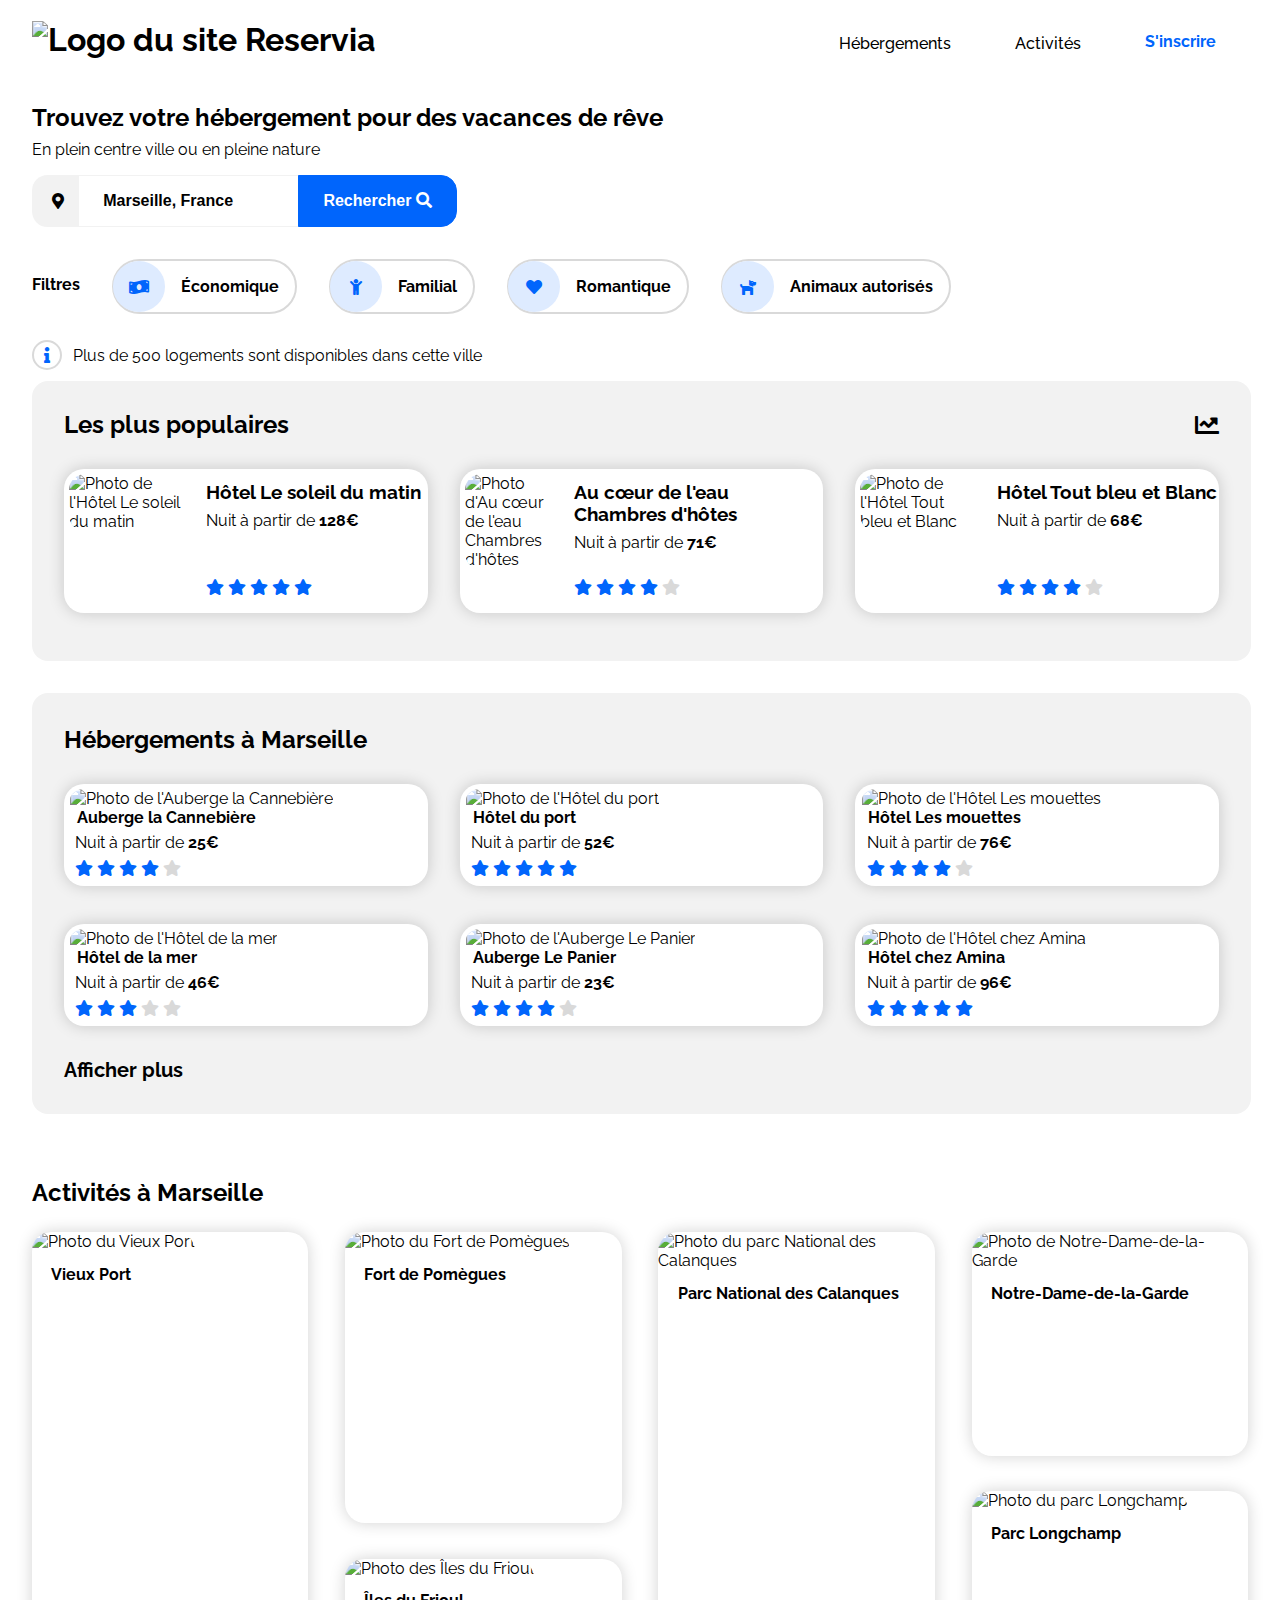
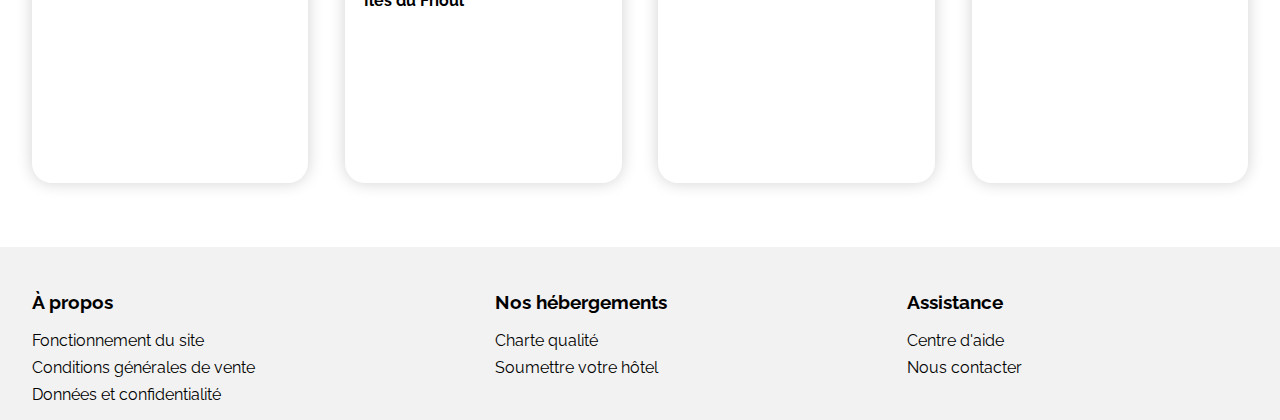
==== commit 4f46628d: "Typo sur tout bleu et blanc corrigé, dossier ajouté pour un espace plus propre" ====
--- a/index.html
+++ b/index.html
@@ -9,6 +9,7 @@
     </head>
 
     <body>
+        <!--HEADER-->
         <header class="largeur_head">
             <h1 id="logo_site">
                 <a href="reservia.html">
@@ -19,6 +20,7 @@
                 </a>
             </h1>
 
+            <!--MENU-->
             <nav>
                 <a href="#hebergements" class="menu" id="menu1">Hébergements</a>
                 <a href="#activites" class="menu" id="menu2">Activités</a>
@@ -26,9 +28,12 @@
             <a href="#" id="inscription">S'inscrire</a>
         </header>
 
+        <!--CORPS DE LA PAGE-->
         <section class="largeur">
             <h2>Trouvez votre hébergement pour des vacances de rêve</h2>
             <p>En plein centre ville ou en pleine nature</p>
+
+            <!--BARRE DE RECHERCHE-->
             <div id="recherche">
                 <form method="GET" action="reservia.html">
                     <i class="fas fa-map-marker-alt" id="map_marker"></i>
@@ -41,13 +46,13 @@
                     />
                     <button type="submit" id="submit">
                         <span>Rechercher</span>
-                        <i class="fas fa-search" aria-hidden="true">
+                        <i class="fas fa-search" id="loupe" aria-hidden="true">
                         </i>
                     </button>
-                    
                 </form>
             </div>
 
+            <!-- FILTRES -->
             <div id="filtres">
                 <p>Filtres</p>
                 <a href="#">
@@ -73,12 +78,15 @@
                 </a>
             </div>
 
+            <!-- TEXTE INFORMATIF -->
             <div id="info">
                 <i class="fas fa-info" id="info_icone"></i>
                 <p>Plus de 500 logements sont disponibles dans cette ville</p>
             </div>
 
+            <!-- RESULTATS DE LA RECHERCHE -->
             <div id="hebergements">
+                <!-- RESULTATS PRINCIPAUX -->
                 <div id="heberge_globaux">
                     <h2>Hébergements à Marseille</h2>
                     <a href="#">
@@ -197,6 +205,8 @@
                     </a>
                     <a href="#" id="afficher">Afficher plus</a>
                 </div>
+
+                <!-- RESULTATS D'HOTELS POPULAIRES -->
                 <div id="populaires" class="largeur_populaire">
                     <div id="titre_pop">
                         <h2>Les plus populaires</h2>
@@ -260,7 +270,7 @@
                             </div>
                             <div class="desc">
                                 <div class="desc_text">
-                                    <h3>Hôtel Tout bleau et Blanc</h3>
+                                    <h3>Hôtel Tout bleu et Blanc</h3>
                                     <p>Nuit à partir de <strong>68€</strong></p>
                                 </div>
                                 <div class="stars">
@@ -276,6 +286,7 @@
                 </div>
             </div>
 
+            <!-- ACTIVITES -->
             <div id="activites">
                 <h2>Activités à Marseille</h2>
                 <a href="#" id="item1">
@@ -335,6 +346,7 @@
             </div>
         </section>
 
+        <!-- FOOTER -->
         <footer>
             <div class="largeur" id="contenu_footer">
                 <div id="a_propos">
